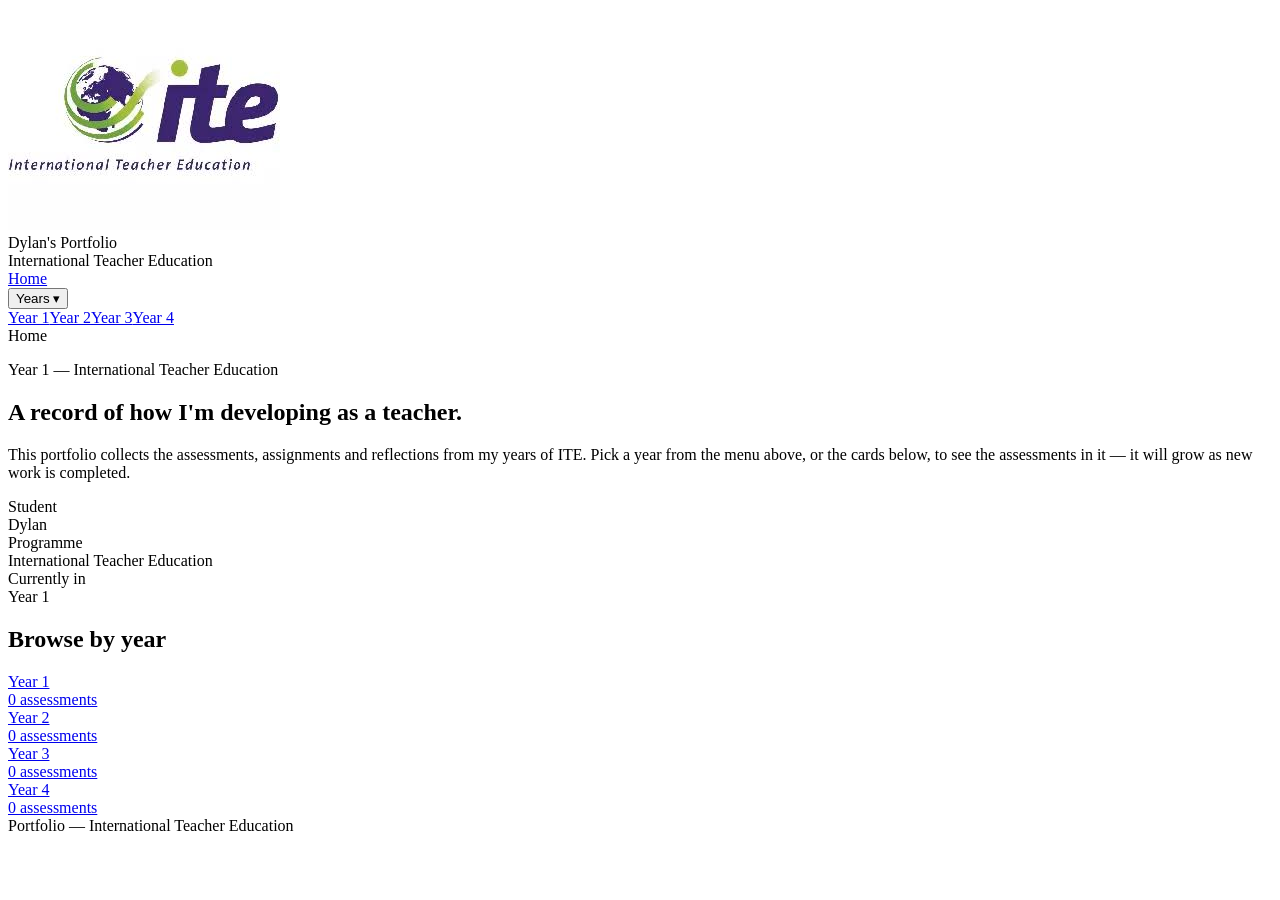
==== index.html @ cb2ae2e7 "Add files via upload" ====
<!DOCTYPE html>
<html lang="en">
<head>
<meta charset="UTF-8">
<meta name="viewport" content="width=device-width, initial-scale=1.0">
<title>Dylan's Portfolio — International Teacher Education</title>
<link rel="preconnect" href="https://fonts.googleapis.com">
<link rel="preconnect" href="https://fonts.gstatic.com" crossorigin>
<link href="https://fonts.googleapis.com/css2?family=Newsreader:ital,wght@0,400;0,500;1,400&family=Public+Sans:wght@400;500;600&display=swap" rel="stylesheet">
<link rel="stylesheet" href="css/style.css">
</head>
<body>

<div id="site-chrome"></div>

<section class="hero">
  <div class="wrap">
    <p class="kicker">Year 1 — International Teacher Education</p>
    <h1>A record of how I'm developing as a teacher.</h1>
    <p class="lede">
      This portfolio collects the assessments, assignments and reflections from my
      years of ITE. Pick a year from the menu above, or the cards below, to see
      the assessments in it — it will grow as new work is completed.
    </p>
    <div class="meta-row">
      <div class="meta-item">
        <div class="label">Student</div>
        <div class="value">Dylan</div>
      </div>
      <div class="meta-item">
        <div class="label">Programme</div>
        <div class="value">International Teacher Education</div>
      </div>
      <div class="meta-item">
        <div class="label">Currently in</div>
        <div class="value">Year 1</div>
      </div>
    </div>
  </div>
</section>

<section class="years-section">
  <div class="wrap">
    <h2>Browse by year</h2>
    <div class="year-grid" id="year-links"></div>
  </div>
</section>

<footer class="site-footer">
  <div class="wrap">Portfolio — International Teacher Education</div>
</footer>

<script src="js/data.js"></script>
<script src="js/render.js"></script>
<script>
  renderChrome([{ label: "Home" }]);
  renderHomeYearLinks();
</script>
</body>
</html>
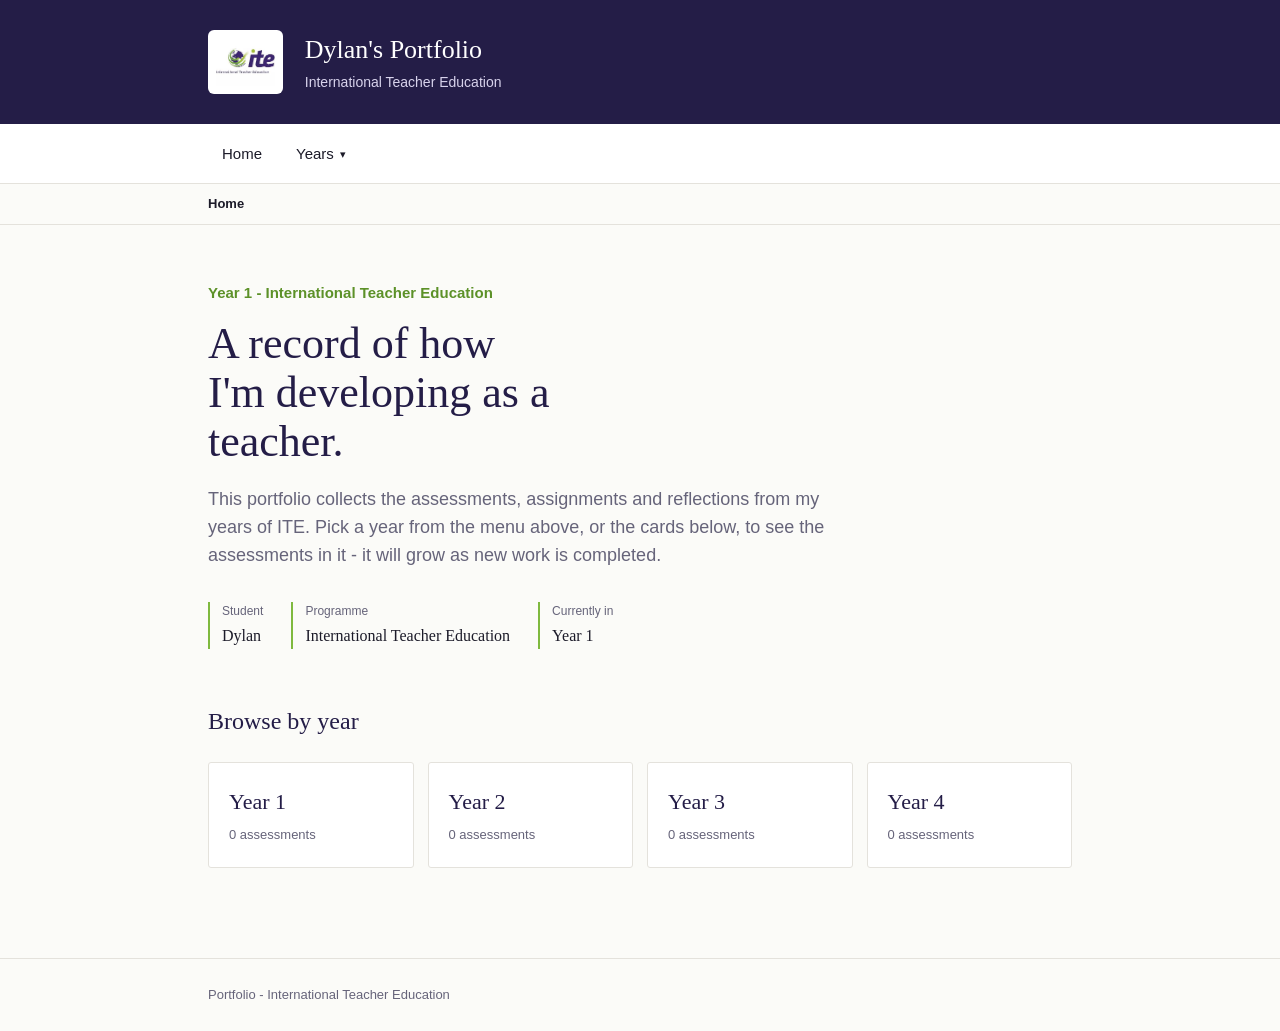
==== commit 44056e0a: "Replace all instances of '—' with '-' in index.html" ====
--- a/index.html
+++ b/index.html
@@ -3,7 +3,7 @@
 <head>
 <meta charset="UTF-8">
 <meta name="viewport" content="width=device-width, initial-scale=1.0">
-<title>Dylan's Portfolio — International Teacher Education</title>
+<title>Dylan's Portfolio - International Teacher Education</title>
 <link rel="preconnect" href="https://fonts.googleapis.com">
 <link rel="preconnect" href="https://fonts.gstatic.com" crossorigin>
 <link href="https://fonts.googleapis.com/css2?family=Newsreader:ital,wght@0,400;0,500;1,400&family=Public+Sans:wght@400;500;600&display=swap" rel="stylesheet">
@@ -15,12 +15,12 @@
 
 <section class="hero">
   <div class="wrap">
-    <p class="kicker">Year 1 — International Teacher Education</p>
+    <p class="kicker">Year 1 - International Teacher Education</p>
     <h1>A record of how I'm developing as a teacher.</h1>
     <p class="lede">
       This portfolio collects the assessments, assignments and reflections from my
       years of ITE. Pick a year from the menu above, or the cards below, to see
-      the assessments in it — it will grow as new work is completed.
+      the assessments in it - it will grow as new work is completed.
     </p>
     <div class="meta-row">
       <div class="meta-item">
@@ -47,7 +47,7 @@
 </section>
 
 <footer class="site-footer">
-  <div class="wrap">Portfolio — International Teacher Education</div>
+  <div class="wrap">Portfolio - International Teacher Education</div>
 </footer>
 
 <script src="js/data.js"></script>
--- a/css/style.css
+++ b/css/style.css
@@ -0,0 +1,410 @@
+/* ITE Portfolio — design tokens */
+:root {
+  --bg: #FBFBF8;
+  --paper: #FFFFFF;
+  --ink: #1C1B29;
+  --muted: #66647A;
+  --line: #E4E2DC;
+  --purple: #3E3372;
+  --purple-deep: #241D47;
+  --green: #7FB93F;
+  --green-deep: #5C9128;
+  --radius: 3px;
+  --serif: "Newsreader", Georgia, "Times New Roman", serif;
+  --sans: "Public Sans", -apple-system, BlinkMacSystemFont, "Segoe UI", sans-serif;
+}
+
+* { box-sizing: border-box; }
+html { scroll-behavior: smooth; }
+
+body {
+  margin: 0;
+  background: var(--bg);
+  color: var(--ink);
+  font-family: var(--sans);
+  font-size: 17px;
+  line-height: 1.55;
+  -webkit-font-smoothing: antialiased;
+}
+
+a { color: inherit; }
+
+.wrap {
+  max-width: 920px;
+  margin: 0 auto;
+  padding: 0 28px;
+}
+
+/* ---------------- Banner (prominent logo) ---------------- */
+.banner {
+  background: var(--purple-deep);
+  color: #fff;
+}
+
+.banner-inner {
+  display: flex;
+  align-items: center;
+  gap: 22px;
+  padding: 30px 28px;
+}
+
+.banner-logo {
+  height: 64px;
+  width: auto;
+  display: block;
+  background: #fff;
+  padding: 8px;
+  border-radius: 6px;
+}
+
+.banner-title {
+  font-family: var(--serif);
+  font-weight: 500;
+  font-size: 26px;
+}
+
+.banner-sub {
+  font-size: 14px;
+  color: #D8D3EC;
+  margin-top: 2px;
+}
+
+/* ---------------- Nav bar + dropdown ---------------- */
+.site-nav-bar {
+  background: var(--paper);
+  border-bottom: 1px solid var(--line);
+}
+
+.nav-inner {
+  display: flex;
+  align-items: center;
+  gap: 6px;
+  padding: 6px 28px;
+}
+
+.nav-link {
+  font-size: 15px;
+  color: var(--ink);
+  text-decoration: none;
+  padding: 12px 14px;
+  border: none;
+  background: none;
+  font-family: var(--sans);
+  cursor: pointer;
+  display: inline-flex;
+  align-items: center;
+  gap: 6px;
+}
+
+.nav-link:hover { color: var(--purple); }
+
+.chev { font-size: 11px; margin-top: 1px; }
+
+.dropdown { position: relative; }
+
+.dropdown-menu {
+  display: none;
+  position: absolute;
+  top: 100%;
+  left: 0;
+  background: var(--paper);
+  border: 1px solid var(--line);
+  border-radius: var(--radius);
+  box-shadow: 0 8px 20px rgba(28, 27, 41, 0.08);
+  min-width: 160px;
+  padding: 6px;
+  z-index: 20;
+}
+
+.dropdown-menu.open { display: block; }
+
+.dropdown-item {
+  display: block;
+  padding: 9px 12px;
+  font-size: 14px;
+  text-decoration: none;
+  color: var(--ink);
+  border-radius: 3px;
+}
+
+.dropdown-item:hover { background: var(--bg); color: var(--purple); }
+
+/* ---------------- Breadcrumb ---------------- */
+.breadcrumb {
+  background: var(--bg);
+  border-bottom: 1px solid var(--line);
+  font-size: 13px;
+  color: var(--muted);
+}
+
+.breadcrumb .wrap { padding-top: 10px; padding-bottom: 10px; }
+
+.breadcrumb a { text-decoration: none; color: var(--muted); }
+.breadcrumb a:hover { color: var(--purple); }
+.crumb-sep { margin: 0 8px; color: var(--line); }
+.crumb-current { color: var(--ink); font-weight: 600; }
+
+/* ---------------- Hero (home) ---------------- */
+.hero { padding: 56px 0 44px; }
+
+.hero .kicker {
+  font-size: 15px;
+  color: var(--green-deep);
+  font-weight: 600;
+  margin: 0 0 14px;
+}
+
+.hero h1 {
+  font-family: var(--serif);
+  font-weight: 500;
+  font-size: 44px;
+  line-height: 1.12;
+  margin: 0 0 20px;
+  color: var(--purple-deep);
+  max-width: 16ch;
+}
+
+.hero p.lede {
+  font-size: 18px;
+  color: var(--muted);
+  max-width: 62ch;
+  margin: 0;
+}
+
+.hero .meta-row {
+  display: flex;
+  gap: 28px;
+  margin-top: 32px;
+  flex-wrap: wrap;
+}
+
+.hero .meta-item { border-left: 2px solid var(--green); padding-left: 12px; }
+.hero .meta-item .label { font-size: 12px; color: var(--muted); margin-bottom: 3px; }
+.hero .meta-item .value { font-family: var(--serif); font-size: 16px; color: var(--ink); }
+
+/* ---------------- Year cards (home) ---------------- */
+.years-section { padding: 10px 0 90px; }
+
+.years-section h2 {
+  font-family: var(--serif);
+  font-weight: 500;
+  font-size: 24px;
+  color: var(--purple-deep);
+  margin: 0 0 22px;
+}
+
+.year-grid {
+  display: grid;
+  grid-template-columns: repeat(auto-fit, minmax(150px, 1fr));
+  gap: 14px;
+}
+
+.year-card {
+  display: block;
+  text-decoration: none;
+  background: var(--paper);
+  border: 1px solid var(--line);
+  border-radius: var(--radius);
+  padding: 22px 20px;
+  transition: border-color 0.15s ease;
+}
+
+.year-card:hover { border-color: var(--purple); }
+
+.year-card-num {
+  font-family: var(--serif);
+  font-size: 22px;
+  color: var(--purple-deep);
+  margin-bottom: 6px;
+}
+
+.year-card-count { font-size: 13px; color: var(--muted); }
+
+/* ---------------- Year overview page ---------------- */
+.year-header { padding: 44px 0 6px; }
+
+.year-header h1 {
+  font-family: var(--serif);
+  font-weight: 500;
+  font-size: 34px;
+  color: var(--purple-deep);
+  margin: 0 0 8px;
+}
+
+.year-header .section-note { color: var(--muted); margin: 0; }
+
+.year-body { padding: 26px 0 100px; }
+
+.assessment-grid {
+  display: grid;
+  grid-template-columns: repeat(auto-fill, minmax(230px, 1fr));
+  gap: 18px;
+}
+
+.assessment-card {
+  display: block;
+  text-decoration: none;
+  color: inherit;
+  background: var(--paper);
+  border: 1px solid var(--line);
+  border-radius: var(--radius);
+  overflow: hidden;
+  transition: border-color 0.15s ease;
+}
+
+.assessment-card:hover { border-color: var(--purple); }
+
+.card-thumb {
+  aspect-ratio: 16 / 10;
+  background: var(--bg);
+  border-bottom: 1px solid var(--line);
+  display: flex;
+  align-items: center;
+  justify-content: center;
+  overflow: hidden;
+}
+
+.card-thumb img { width: 100%; height: 100%; object-fit: cover; }
+
+.thumb-placeholder {
+  font-family: var(--serif);
+  font-size: 34px;
+  color: var(--line);
+}
+
+.card-body { padding: 16px 18px; }
+
+.card-top {
+  display: flex;
+  justify-content: space-between;
+  align-items: flex-start;
+  gap: 10px;
+  margin-bottom: 6px;
+}
+
+.assessment-card h3 {
+  font-family: var(--serif);
+  font-weight: 500;
+  font-size: 18px;
+  margin: 0;
+  color: var(--ink);
+}
+
+.entry-course { font-size: 13px; color: var(--green-deep); font-weight: 600; margin-bottom: 6px; }
+.entry-summary { color: var(--muted); font-size: 14px; margin: 0; }
+
+.status-pill {
+  display: inline-block;
+  font-size: 11px;
+  padding: 2px 9px;
+  border-radius: 20px;
+  border: 1px solid var(--line);
+  color: var(--muted);
+  white-space: nowrap;
+}
+
+.status-completed .status-pill { border-color: var(--green-deep); color: var(--green-deep); }
+.status-progress .status-pill { border-color: var(--purple); color: var(--purple); }
+
+/* ---------------- Empty state ---------------- */
+.empty-state {
+  border: 1px dashed var(--line);
+  border-radius: var(--radius);
+  padding: 34px 28px;
+  color: var(--muted);
+}
+
+.empty-state h3 { font-family: var(--serif); font-size: 19px; color: var(--ink); margin: 0 0 8px; }
+.empty-state p { margin: 0 0 14px; }
+.empty-state code {
+  background: var(--bg);
+  border: 1px solid var(--line);
+  padding: 1px 6px;
+  border-radius: 3px;
+  font-size: 14px;
+}
+
+/* ---------------- Detail page ---------------- */
+.detail-header { padding: 44px 0 8px; }
+
+.back-link {
+  display: inline-block;
+  font-size: 14px;
+  color: var(--muted);
+  text-decoration: none;
+  margin-bottom: 22px;
+}
+
+.back-link:hover { color: var(--purple); }
+
+.detail-header h1 {
+  font-family: var(--serif);
+  font-weight: 500;
+  font-size: 34px;
+  color: var(--purple-deep);
+  margin: 0 0 10px;
+}
+
+.detail-meta {
+  display: flex;
+  gap: 22px;
+  flex-wrap: wrap;
+  font-size: 14px;
+  color: var(--muted);
+  margin-bottom: 6px;
+}
+
+.detail-body { padding: 24px 0 100px; max-width: 68ch; }
+
+.detail-image {
+  width: 100%;
+  max-height: 360px;
+  object-fit: cover;
+  border-radius: var(--radius);
+  border: 1px solid var(--line);
+  margin-bottom: 8px;
+}
+
+.detail-body h2 {
+  font-family: var(--serif);
+  font-weight: 500;
+  font-size: 21px;
+  color: var(--purple-deep);
+  margin: 34px 0 10px;
+}
+
+.detail-body p { color: var(--ink); }
+
+.file-list { list-style: none; padding: 0; margin: 0; }
+.file-list li { padding: 10px 14px; border: 1px solid var(--line); border-radius: var(--radius); margin-bottom: 8px; }
+.file-list a { text-decoration: none; color: var(--purple); font-weight: 600; }
+.file-list a:hover { text-decoration: underline; }
+
+.not-found { padding: 90px 0; text-align: center; color: var(--muted); }
+
+/* ---------------- Footer ---------------- */
+.site-footer {
+  border-top: 1px solid var(--line);
+  padding: 26px 0;
+  color: var(--muted);
+  font-size: 13px;
+}
+
+/* ---------------- Responsive ---------------- */
+@media (max-width: 640px) {
+  .hero h1 { font-size: 32px; }
+  .banner-inner { padding: 22px 20px; gap: 14px; }
+  .banner-logo { height: 48px; }
+  .banner-title { font-size: 21px; }
+  .nav-inner { padding: 4px 20px; }
+}
+
+@media (prefers-reduced-motion: reduce) {
+  html { scroll-behavior: auto; }
+  .assessment-card, .year-card { transition: none; }
+}
+
+a:focus-visible, button:focus-visible {
+  outline: 2px solid var(--purple);
+  outline-offset: 2px;
+}
